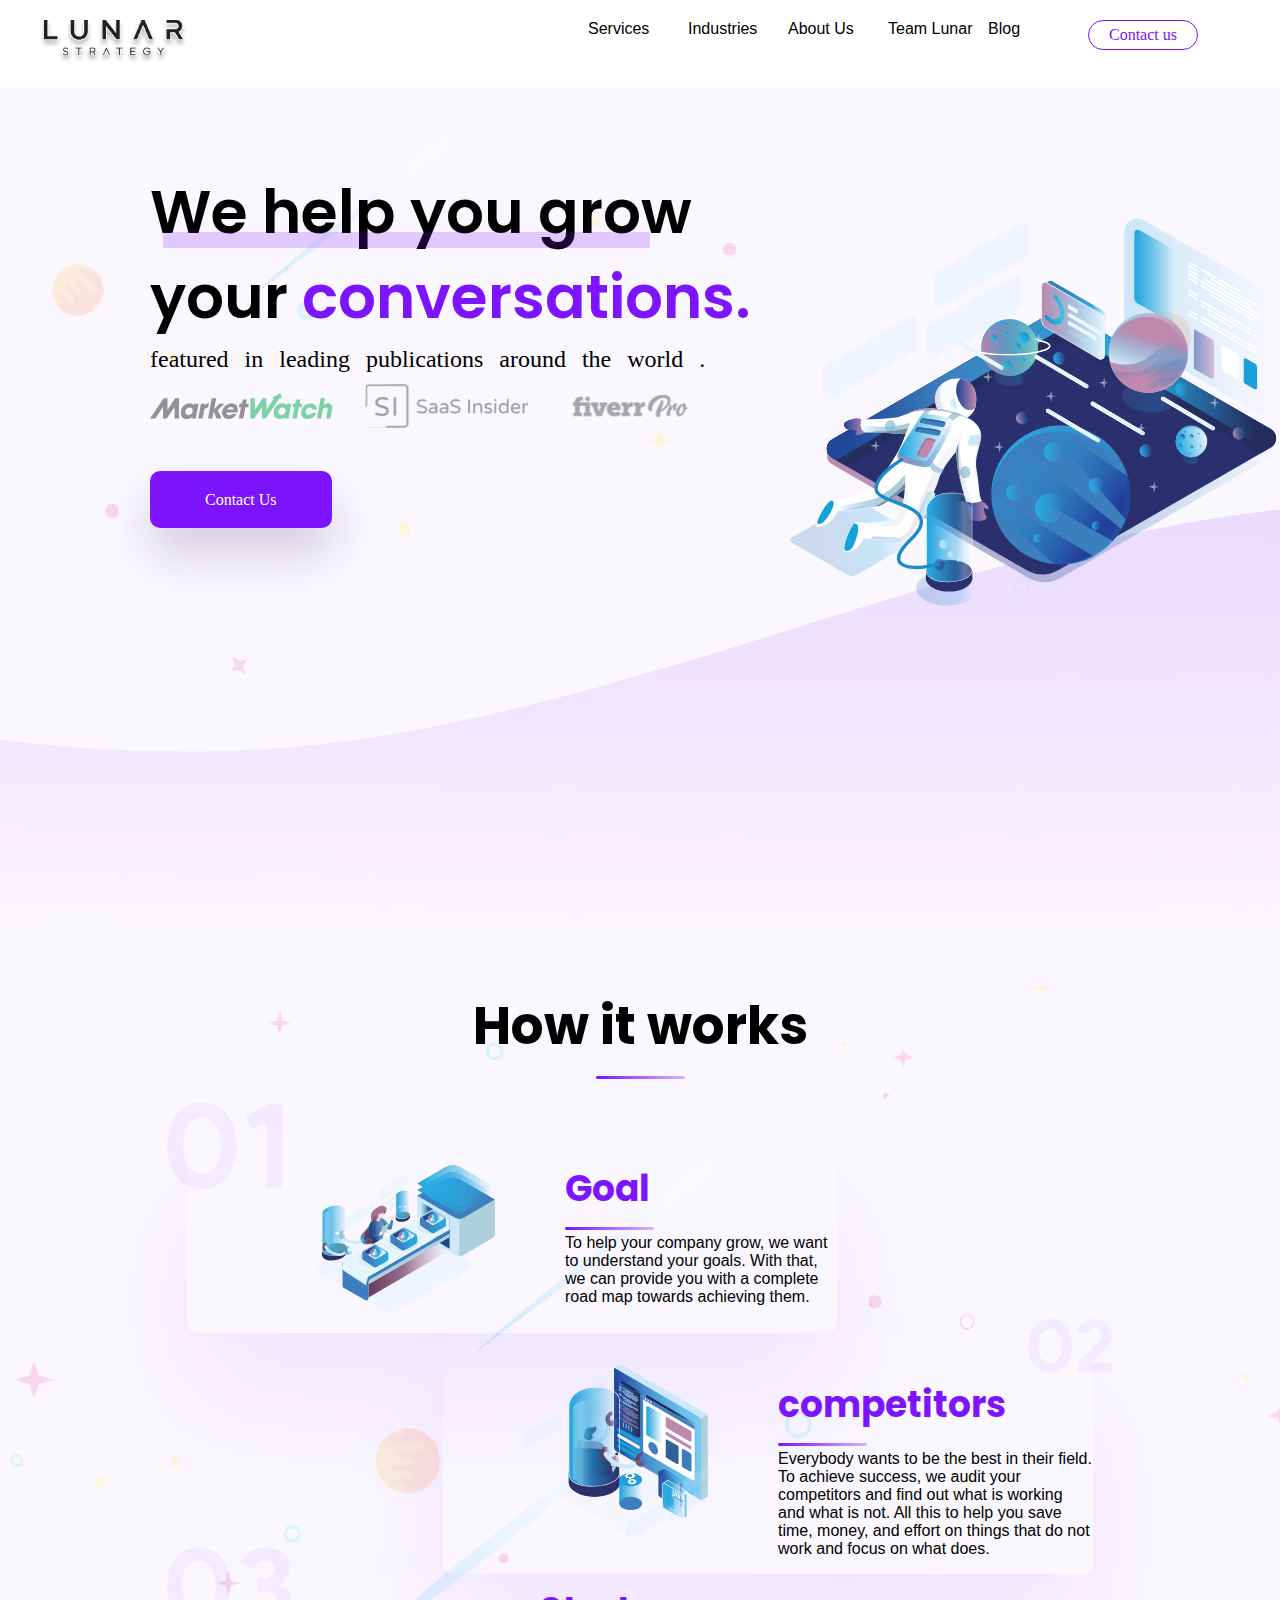
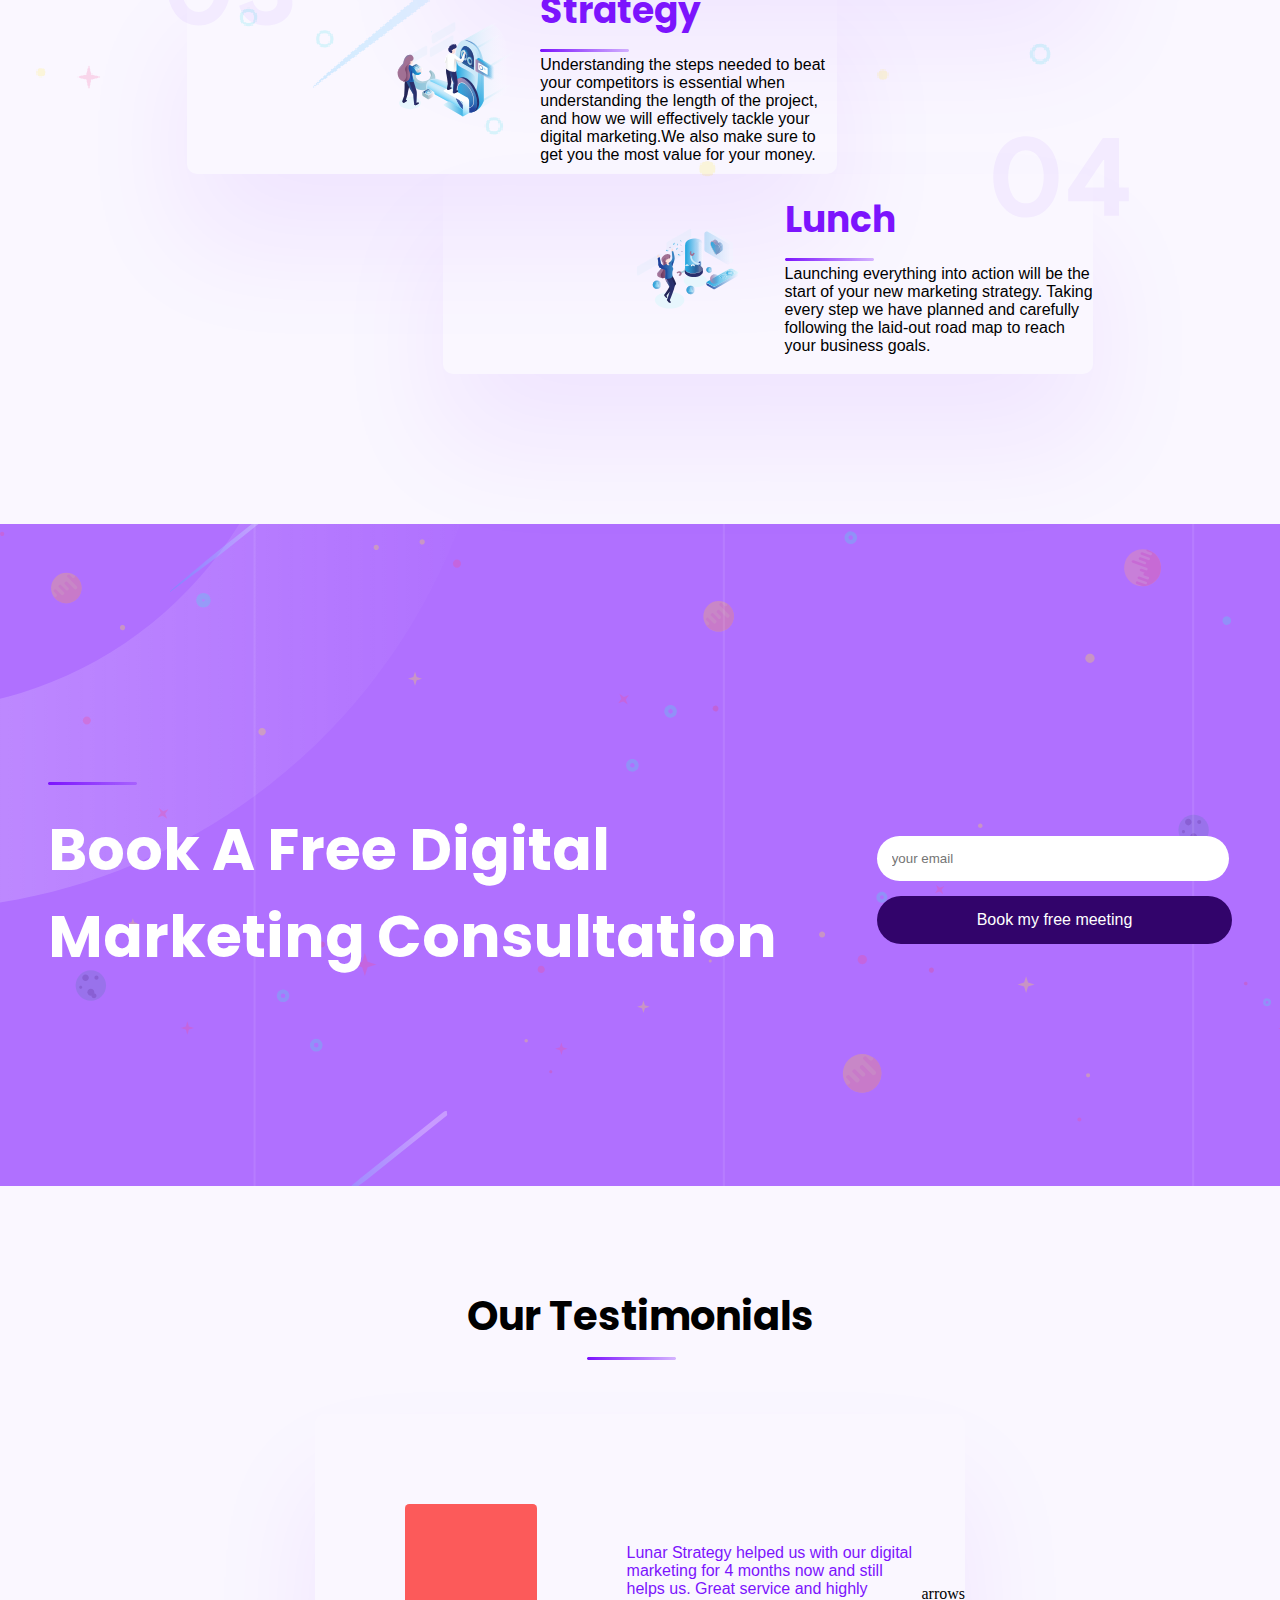
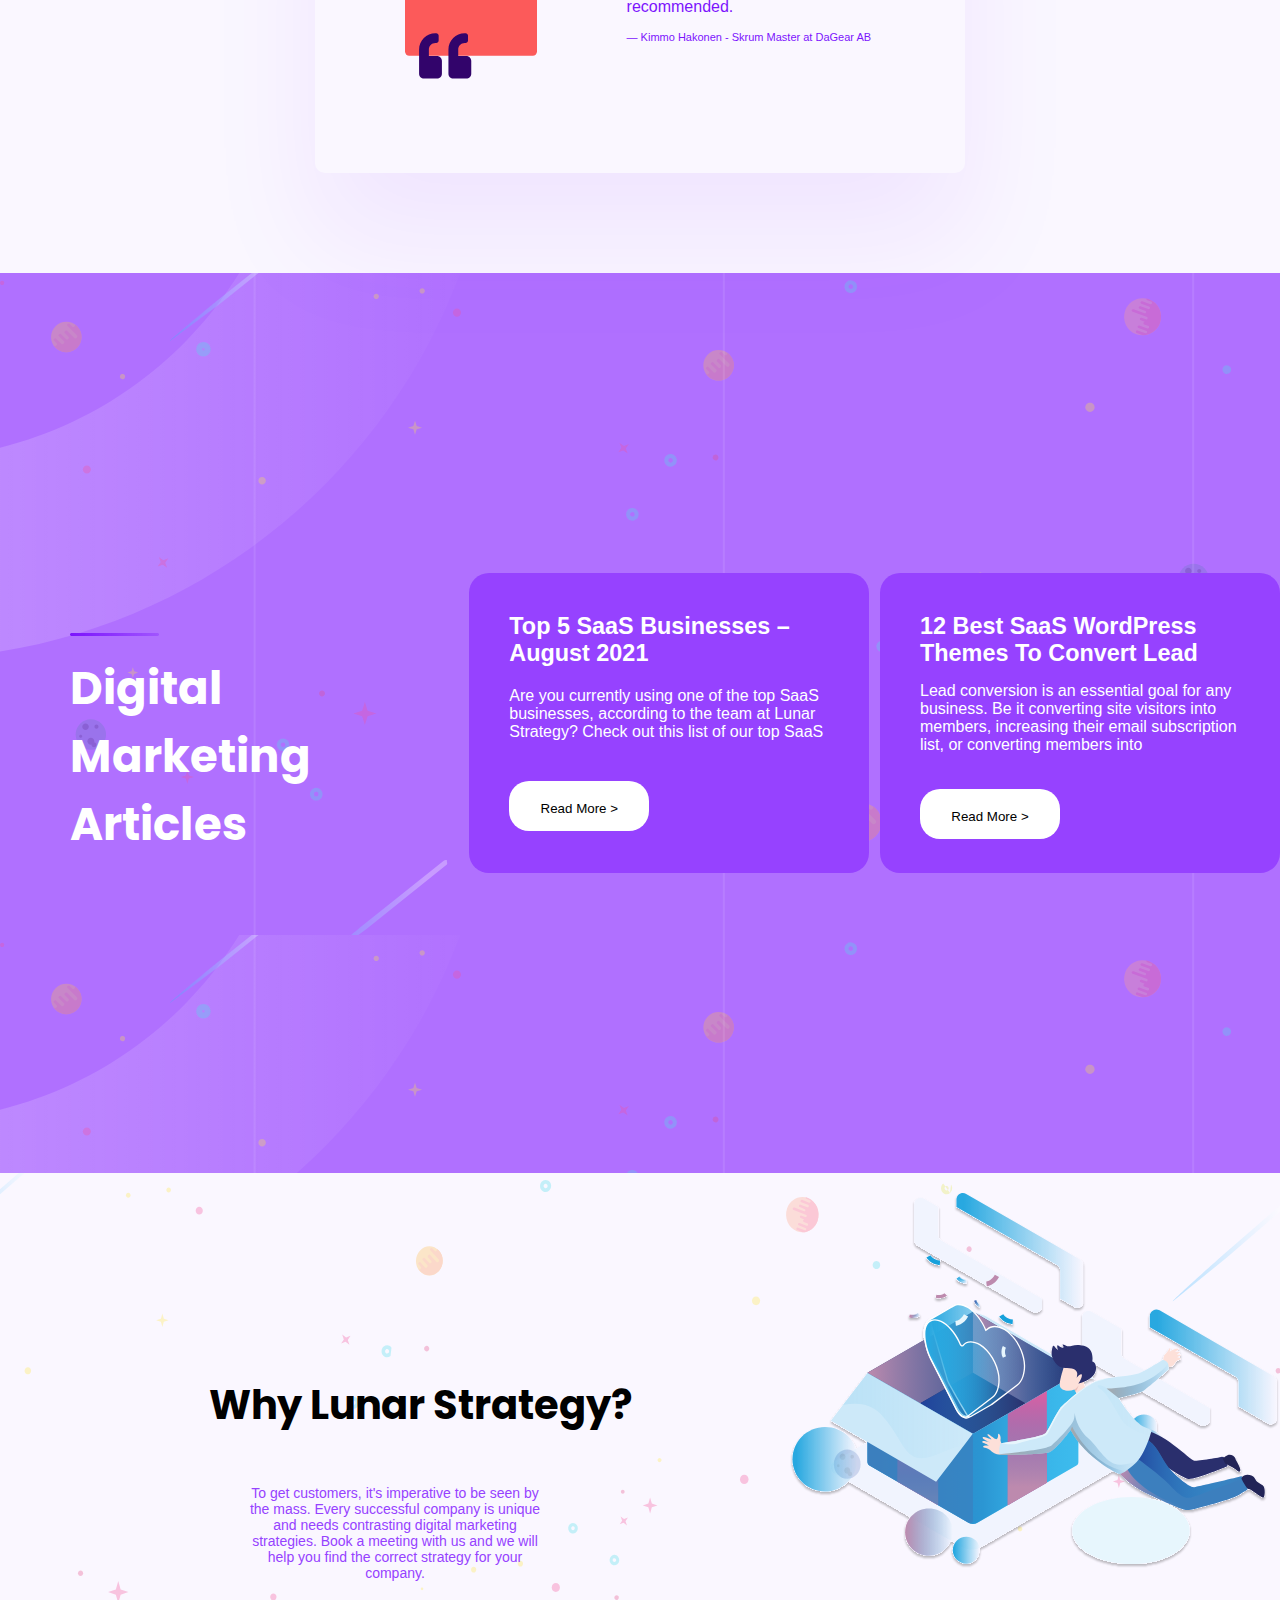
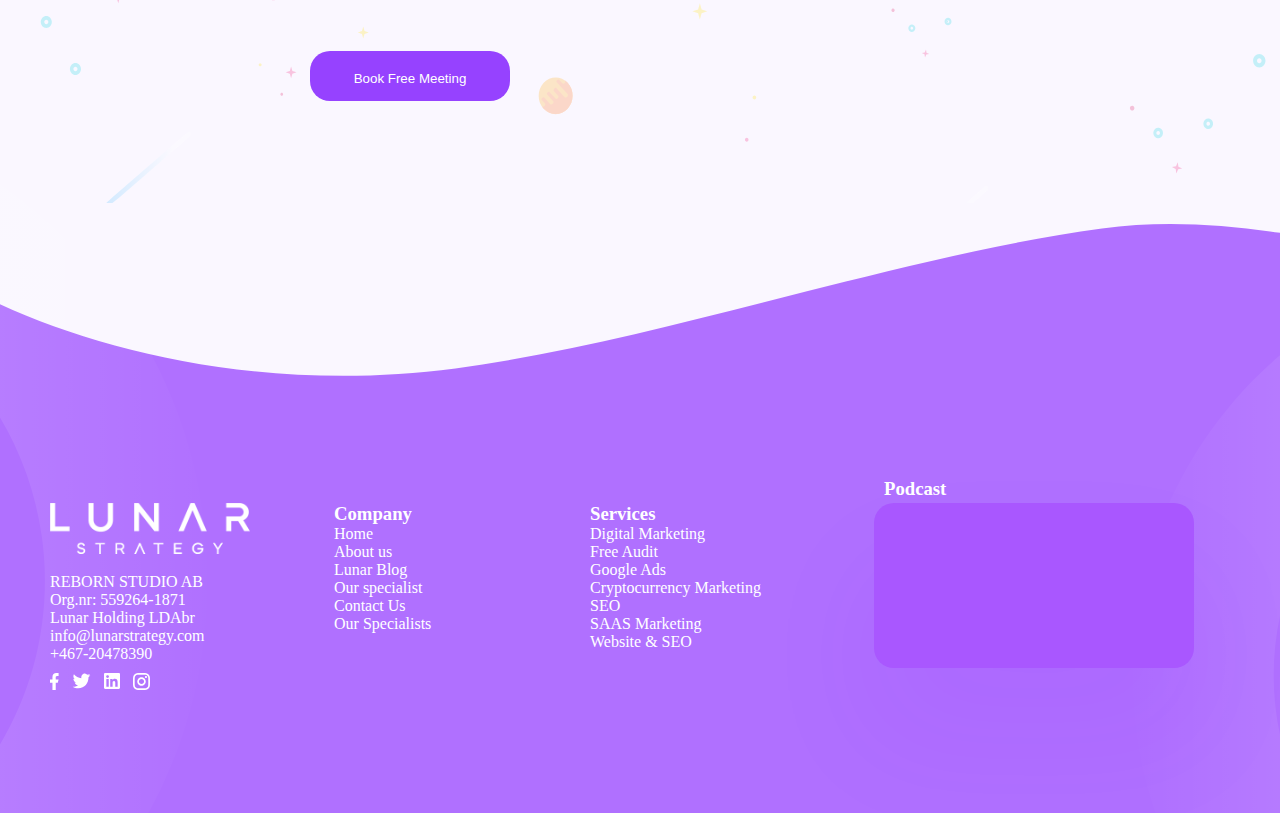
==== index.html @ e870022e "second challenge" ====
<!DOCTYPE html>
<html>
<head>
    <meta charset='utf-8'>
    <meta http-equiv='X-UA-Compatible' content='IE=edge'>
    <title>luna web design</title>
    <meta name='viewport' content='width=device-width, initial-scale=1'>
    <link rel='stylesheet' type='text/css' media='screen' href='main.css'>
    <link href="https://fonts.googleapis.com/css2?family=PT+Sans:wght@400;700&display=swap" rel="stylesheet">
    

    
    <link rel='stylesheet' type='text/css' media='screen' href='test.css'>


    
    <script src='main.js'></script>
</head>
<body>
     <div class="container">       
    <header class='header'>
        <div class="logo">
            <img src='./image/logo 1.svg' alt='lunar logo'>
            
        </div>
        <nav class="navbar">
            <ul>
                <li><a href="#">Services</a></li> 
                <li><a href="#">Industries</a></li> 
                <li><a href="#">About Us</a></li> 
                <li><a href="#">Team Lunar</a></li> 
                <li><a href="#">Blog</a></li> 
        
            </ul>
            <a href="#" class="btn">Contact us</a>
            
        </nav>
        
    </header>
    <div class="main-container">
        <section class="hero">
            <div class="text">
                <h1> We help you grow
                    <div class="reg"><img src="./image/Rectangle 9.png"></div>
                   <br> your <span style="color: #7c14fd;">conversations.</span></h1>
                <p> featured in leading publications around the world .</p>
                <div class="my-image"><img src="./image/Group 5.svg" alt="Image group 5"></div>
                <a href="#" class="button">Contact Us</a>

            </div>
            <div class="image-1">
                <img src="./image/Group 125.svg" alt="ilustration image">

            </div>


        </section >
        <div class="section2">
            <div class="how"> 
                <h2>How it works</h2>
                <div class="reg4"><img src="./image/Rectangle 4.png"> </div>
            </div>
            <div class="goal"> 
                <div class="number1"> <img src="./image/01.svg"></div>
                
                <div class="g1"> 
                    <img src="./image/Frame 1.svg">
                </div>
                <div class="g2">
                    <h3> Goal</h3>
                     <img src="./image/Rectangle 4.png">
                    <p> To help your company grow, 
                        we want to understand your goals.
                         With that, we can provide you with a complete road map towards achieving them.</p>
                </div>
                </div>
            </div>
            <div> 
                <div class="competitors"> 
                    
                    <div class="c1"> 
                        <img src="./image/Web development 1.svg">
                    </div>
                    <div class="c2">
                        <div class="number2"> <img src="./image/02.svg"></div>
                        <h3> competitors</h3>
                            <div class="c.image"> <img src="./image/Rectangle 4.png"></div>
                            <p> Everybody wants to be the best in their field. 
                                To achieve success, we audit your competitors and find
                                 out what is working and what is not. All this to help
                                  you save time, money, and effort on things that do 
                                  not work and focus on what does.</p> 
                        </div>
                    </div>
                    <div> 
                        <div class="strategies"> 
                            <div class="number3"> <img src="./image/03.svg"></div>
                            
                            <div class="s1"> 
                                <img src="./image/Settings 1.svg">
                            </div>
                            <div class="s2">
                                <h3> Strategy</h3>
                                <div class="s.image"> <img src="./image/Rectangle 4.png"></div>
                                <p> Understanding the steps needed to beat your
                                     competitors is essential when understanding 
                                     the length of the project, and how we will
                                      effectively tackle your digital marketing.​
                                       We also make sure to get you the most value
                                        for your money.​</p>
                            </div>  
                    </div>
                    <div> 
                        <div class="lunch"> 
                            <div class="number4"> <img src="./image/04.svg"></div>
                            
                            <div class="l1"> 
                                <img src="./image/Success 1.svg">
                            </div>
                            <div class="l2">
                                <h3> Lunch</h3>
                                <div class="s.image"> <img src="./image/Rectangle 4.png"></div>
                                <p>Launching everything into action will be
                                     the start of your new marketing strategy. 
                                     Taking every step we have 
                                      planned and carefully following the laid-out road map
                                     to reach your business goals.</p>
                            </div>  
                        
                    </div>
                </div>
                
                
                
                
                    
                        <div class=" section3"> 
                            <div class="book"> 
                                <img src="./image/Rectangle 4.png">
                                
                                <h3> Book A Free Digital<br> Marketing Consultation</h3>
                            </div> 
                            <div>
                            <div class="email">  
                                <input type="text" placeholder="your email">
                            </div>
                            <div class="meeting" > 
                                <botton>Book my free meeting </botton>
                            </div>
                            </div>
                        </div>
                
                    <section> 
                        <div class="section4"> 
                            <div class="our">  
                            <h2>Our Testimonials</h2>
                          <div class="testi"> <img src="./image/Rectangle 4.png"></div>
                            </div>
                            <div class="testimonials">
                            <div class="ti">   
                           <img src="./image/Image.svg">
                           </div>
                           <div class="tt"> 
                           <p> 
                              Lunar Strategy helped us with our 
                             digital marketing for 4 months now 
                             and still helps us. Great service 
                             and highly recommended.
                           </p>
                           <div class="p2"> 
                           <p>
                              — Kimmo Hakonen - Skrum Master at 
                              DaGear AB

                           </p> 
                           </div>
                           </div><div>arrows</div>
                      </div>
           
                    </section>
             </div>
             <section> 
        </section>
            <div class="section5">
                <div class="digital">
                    <img src="./image/Rectangle 4.png">

                <h4>Digital Marketing
                    Articles</h4>
                </div>
                 <div class="section5b"> 
                <div class="saas">
                    <h3>Top 5 SaaS Businesses –
                        August 2021</h3>
                        <p>Are you currently using one of the top SaaS businesses, 
                            according to the team at Lunar Strategy?
                             Check out this list of our top SaaS</p>
                             <button>Read More ></button>
                </div>
                <div class="wordpress"> 
                    <h3>12 Best SaaS WordPress Themes To Convert Lead</h3>
                    <p>Lead conversion is an essential goal for any business. 
                        Be it converting site visitors into members, 
                        increasing their email subscription list, 
                        or converting members into
                    </p>
                       
                           <button>Read More ></button>
                        
                </div>
                </div>

            </div>
        </section>
        <section class="section6"> 
            <div class="strategy" >
                <div class="myl">
                   <h3>Why Lunar Strategy?</h3> 
                   <p>To get customers, it's imperative to be seen by the mass. 
                       Every successful company is unique and needs contrasting digital marketing strategies. 
                       Book a meeting with us and we will help you find the correct strategy for your company.</p>
                       <button>Book Free Meeting</button>
                </div>
                <div class="myli">
                    <img src="./image/Frame 3.svg">

                </div>
            </div>
        </section>
    </div>
    <footer class="footer">
        <div class="contact" >
            <div class="logo2"><img src="../image/logo_lunar_strategy_white-min 1 (1).svg"></div>
            <p>REBORN STUDIO AB</p>
                <p>Org.nr: 559264-1871</p>
                <p>Lunar Holding LDAbr</p>
               <p> info@lunarstrategy.com</p>
               <p> +467-20478390</p>
                <diV class="icon"> 
                   <div class="facebook"> <img src="../image/Vector (5).svg"></diV><div class="twitter"> <img src="../image/Vector (2).svg"> </div>
                   <div class="linkedin"> <img src="../image/Vector (3).svg"></div><div class="instagram"><img src="../image/Vector (4).svg"></div>
                </diV>
        </div>
        <div class="company">
        <h3>Company</h3>
            <p>Home</p>
            <p>About us</p>
           <p>Lunar Blog</p>
           <p>Our specialist</p>
            <p> Contact Us</p>
            <p>Our Specialists
            </p>
        </div>
        <div class="services">
            <h3>Services</h3>
            <p>Digital Marketing<br>Free Audit<br>Google Ads<br>
                Cryptocurrency Marketing<br>SEO <br>SAAS Marketing<br> Website & SEO<br></p>
        </div>
        <div class="podcastview">
             <div class="h6"><h3>Podcast</h3> </div> 
             <div class="podcast"></div>
        </div>
    </footer>
</div>


</body>
---- test.css ----
@import url('https://fonts.googleapis.com/css2?family=Poppins:wght@600;700&family=Red+Hat+Display:wght@300&family=Roboto&display=swap');

*{



    box-sizing: border-box;
    margin: 0;
    padding: 0;
}
h1,h6{ max-width: 100%;}
body {
    --font-family:"poppins", sans-serif;

    line-height: normal;
}



.container{
    max-width:100% ;
    min-height:300%;
    box-shadow: 0px 26px 46px rgba(124, 20, 253, 0.35);
    background: url("./image/Homepage.svg");
    background-size: cover;
    

    
    
}
img{
    max-width:100% ;
    max-height:100% ;
}
.header{

    padding: 20px;
    max-width: 100vw;
    max-height:10%;
    background-color:#ffff;
    display: flex;
    box-shadow: #7c14fd 5px;

    
    
    
    
}
.logo{
    min-width: 20vw;
    margin-left:20px ;
}
.navbar{
    display: flex;
    min-width:80%;
    justify-content:right; 
    align-items: right;
    padding-right:90px ;

}
ul{
    display: flex;
    list-style: none; 
    
    
}
li a{ 
    display:flex;
    justify-content:space-between;
    width: 100px;
    text-decoration: none ;
    color: black;
    font: 1em sans-serif;
    font-weight:600px;
    font-style: normal;
    
    
} 
 li a:hover{
    text-decoration:underline;
    color:#7c14fd;
}
.btn{
    background:white;
    text-align:center;
    border:1px solid;
    color:#7c14fd;
    text-decoration:none;
    border-radius:20px;
    padding: 5px 20px;
    height:30px;
    transition:0.4s ease-in-out;
}
.btn:hover{
    background-color:#7C14FD;
    color:#fff;
}
.main-container{
   max-width:100% ;
    min-height:500vh ;
    background-color:rgba(240, 236, 247, 0.45);
    background: url("./image/Homepage.svg");
    background-size: cover;

}

.hero{
    display:flex;
    min-width:100%;
    min-height:100vh;
    justify-content:space-between;
    align-items:right;
    background: url("./image/Wave.svg") no-repeat center center/cover;
    


}
.text{
    margin-left:40px;
    width:50%;
    margin-left: 150px;
    margin-top: 80px;
}
h1{
    font-family:var(--font-family);
    font-weight:600;
    font-size: 60px;
    color:black;
 }
 
 .text>p{
      font-family:"san-serif";
      font-size: 24px;
      margin-top: 5px;
      width:900px ;
      font-style: normal;
      font-weight:400px;
      line-height:24px ;
      word-spacing: 10px ;
  }
  .my-image{
      width:550px;
      height:70px;
      display: flex;
      justify-content: right;
      align-items: right;
      margin-bottom: 50px;
  }
  .reg{
      margin-top:-75px;
      margin-bottom:-110px;
      margin-left: 13px;
      padding-right: 140px;
    
    }
    .image-1{
        width:50%;
        margin-bottom: 250px;
        
       
  }
  .image-1>img{
      width: 100%;
      height: 100%;

  }
  .button{ 
      text-decoration: none;
      background:#7C14FD;
       box-shadow: 0px 26px 46px rgba(147, 125, 173, 0.35);
      color: #fff;
      border-radius: 10px;
      padding: 20px 55px;
      width: 29px;
      height: 100px;
      transition:0.4s ease-in-out;
     
    
  }
  .button:hover{
      background-color: #ffff;
      color:#32046B;
  }
  .section2{
      max-width:100% ;
      max-height: 200vh;
      margin: auto;
      margin-bottom: 50px;
      
      
  }
  .how{
      display:flex;
      justify-content:center;
      align-items:center;
      flex-direction: column;

     
  }
  .how>h2{
      font-family:"poppins";
      font-size:52px;
      font-weight: 700px;
      font-style: normal;
   


  }
 
  

  
  .goal{
      border-radius:10px;
      border-color: white;
      max-width:650px ;
      min-height: 200px;
      box-sizing: border-box;
      box-shadow: 0px 69px 114px rgba(124, 20, 253, 0.08);
      display: flex;
      justify-content: center;
      align-items: center;
      margin: auto;
      margin-top: 50px;
      position: relative;
      right: 10%;
      margin-bottom: -50px;
      
      
      
  }
  .g1{
      width:50%;
      padding-right: 70px;
  }

  .g2{
      width:50%;
  }
  .g2>h3{
      color: #7c14fd;
      font-family:"poppins";
      font-style: normal;
      font-weight: 700px;
      font-size: 36px;
  }
  .g2>img{
      padding-right: -50px;
      
  }
    .g2>p{
        font-family: sans-serif;
    }
  .number1{
      margin-top: -170px;
      margin-left: -20px;
  }
  
  
  .competitors{
    border-radius:10px;
    border-color: white;
    max-width:650px ;
    min-height: 200px;
    box-sizing: border-box;
    box-shadow: 0px 69px 114px rgba(124, 20, 253, 0.08);
    display:flex;
    justify-content: center;
    align-items: center;
    margin: auto;
    position: relative;
    left:10%;
}

 .c1{
    width:50%;
    margin-left: 20px;
    
}

.c2{
    width:50%;
    
}
.c2>h3{
    color: #7c14fd;
    font-family:"poppins";
    font-style: normal;
    font-weight: 700px;
    font-size:36px;
}
.c2>p{
    
    font: 1em sans-serif;
}
.number2{
    margin-left: 250px;
    margin-top:-30px ;
    margin-right: -20px;
    max-height: 100px;


}
  
.strategies{
    border-radius:10px;
    border-color: white;
    max-width:650px ;
    min-height: 200px;
    box-sizing: border-box;
    box-shadow: 0px 69px 114px rgba(124, 20, 253, 0.08);
    display: flex;
    justify-content: center;
    align-items: center;
    margin: auto;
    margin-top: px;
    position: relative;
    right: 10%;
    
    
}
.s1{
    width:40%;
    margin-left:50px ;
}

.s2{
    width:60%;
}
.s2>h3{
    color: #7c14fd;
    font-family: var(--font-family);
    font-style: normal;
    font-weight: 700px;
    font-size:36px;
}
.s2>p{
    font: 1em sans-serif;
}
.number3{
    margin-top: -170px;
    margin-left: -20px;
}
   
.lunch{
    border-radius:10px;
    border-color: white;
    max-width:650px ;
    min-height: 200px;
    box-sizing: border-box;
    box-shadow: 0px 69px 114px rgba(124, 20, 253, 0.08);
    display: flex;
    justify-content: center;
    align-items: center;
    margin: auto;
    position: relative;
    left: 10%;
    margin-bottom: 150px;
    position: relative;
    
    
}
.l1{
    width:40%;

}
.li>img{
    width: 100%;
    height: 100%;
}
.l2{
    width:60%;
}
.l2>h3{
    color: #7c14fd;
    font-family:"poppins";
    font-style: normal;
    font-weight: 700px;
    font-size:36px;
}
.l2>p{
    font: 1em sans-serif;  
}
.number4{
    position: relative;
    top: -70px;
    left: 550px;
    margin-bottom: 50px;
    padding: -500px;

   
}

  
            
        

        
.section3{
    background-image:url("./image/Group\ 23.svg") ;
    min-height:662px;
    max-width:100%;
    display:flex ;
    justify-content:center ;
    align-items:center;


    margin:auto;
}
.book{
    color: #ffff;
    font-size: 50px;
    margin-right: 100px;
    font-weight: 500px;
    font-style: normal;
    font-family:"poppins" ;
}
.email input{
    padding:15px 100px 15px 20px ;
    background-color:white;
    border-radius: 30px ;
    padding:15px 160px 15px 15px ;
    list-style: none;
    border: none;
    font-family: sans-serif;
    margin-top: 70px;
    
}
.meeting{
    background:#32046B;
    border-radius: 30px;
    color:white;
    font-size:16px;
    box-sizing: border-box;
    padding: 15px 100px 15px 100px ;
    margin-top: 15px;
    font-family: sans-serif;
}
.meeting:hover{
    background: white;
    color: #7c14fd;
    transition:0.4s ease-in-out;
}
.section4{
    max-width:100% ;
      max-height: 100vh;
      margin: auto;
      margin-bottom: 100px;
      display: flex;
      justify-content: center;
      margin-top:100px;
      flex-direction: column;
      
      

}
.our{
    margin:auto;
    margin-bottom: 50px;
}
.testimonials{
    border-radius:10px;
    border-color: white;
    max-width:650px ;
    min-height: 150px;
    box-sizing: border-box;
    box-shadow: 0px 69px 114px rgba(124, 20, 253, 0.08);
    display: flex;
    justify-content: space-between;
    align-items:center;

    
    
    margin: auto;

}
.ti{
    width:50%;
    padding:90px;

}
.tt{
    width:50%;
    color:#7C14FD;

}
.tt>p{
    font-family: sans-serif;
}
.p2{
    font-size: 11px;
    margin-top: 15px;
    font-family: sans-serif;
}
.our>h2{
    font-family: "poppins";
    font-size:40px;
    font-weight: 500px;
}
.testi{ 
    margin-left: 120px;
}
.section5{
    max-width: 100%;
    min-height:100vh;
    background: url("./image/Group\ 23.svg");
    display:flex;
    margin: auto;
}
.digital{
    width:33%;
    margin: auto;
    margin-left: 70px;
    color: #ffff;
    font-size:45px;
    font-family:"poppins" ;

}
.section5b{
    display: flex;
    justify-content:space-between;
    width: 67%;
    margin: auto;

}
.saas{
    box-sizing: border-box;
    background:#9642FF;
    border-radius:20px;
    border-color: #9642FF;
    max-width:400px;
    height:300px;

    color: #FFFF;
    font-size:20px;
    padding:40px;
    padding-bottom: 50px;
    
}
.saas>h3{
    font-family: sans-serif;
}
.saas>p{
    font-family: sans-serif;
    font-size: 16px;
    margin:20px 0px;
}
.saas>button{
    border-radius:20px;
    padding:20px;
    background:#FFFF;
    margin: auto;
    margin-top: 20px;
    width: 140px;
    height:50px;
    border:none;
    
}
.saas>button:hover{
    background:#9642FF;
    transition:0.3s ease-in-out;
    color:#FFFF;
}
.wordpress{
    box-sizing: border-box;
    background:#9642FF;
    border-radius:20px;
    border-color: #9642FF;
    max-width:400px;
    height:300px;
    
    color:#ffff;
    font-size:20px;
    padding: 40px;
    
}
.wordpress>h3{
    font-family: sans-serif;
    
}
.wordpress>p{
    font-family: sans-serif;
    font-size: 12px;
    font-size: 16px;
    margin:15px 0px;

}

.wordpress>button{

    
        border-radius:20px;
        padding:20px;
        background:#FFFF;
        margin: auto;
        margin-top: 20px;
        width: 140px;
        height:50px;
        border:none;

}
.wordpress>button:hover{
    background:#9642FF;
    transition:0.3s ease-in-out;
    color: #ffff;
}
.section6{
    display:flex;
    max-width: 100%;
    min-height:50vh;
    justify-content:space-between;
    align-items:center;
    text-align: center;
    
    background:url("./image/Background.svg")
     no-repeat center center/cover;
}
.strategy{
    display:flex;
    justify-content: space-between;
    text-align:center;
    align-items: center;
    margin: auto;

}
.myl{
    color:#9642FF;
    margin:400px 150px;
    width:50%;
    margin-top:500px;
}
.myl>h3{
    color:black;
    font-size:40px;
    margin-left:50px;
    font-family:"poppins" ;
}
.myl>p{
    margin:0px 100px;
    padding:0px 90px;
    text-align:center;
    margin: 50px 0px;
    font-family: sans-serif;
    font-size: 14px;
}
.myl>button{
    border-radius:20px;
    padding:20px;
    background:#9642FF;
    margin: auto;
    margin-top: 20px;
    width: 200px;
    height:50px;
    border:none;
    color:#fff;
    margin-left:30px
    
}
.myl>button:hover{
    background:white;
    transition:0.3s ease-in-out;
    color: #9642FF;
}

.myli{
    margin:auto;
    width: 50%;
    margin-top:20px;
}

.footer{
  display:grid; 
  grid-template-columns:  30% 20% 30% 20% ; 
  grid-row: 2/4;
  margin-top:-200px;
  
    
    background: url("./image/Group\ 129.svg") no-repeat center center/cover;
    min-height:90vh;
    

    overflow: hidden;
    padding-top: 500px;
    

}
.contact{
    margin-left: px; 
    color:white;
    margin-left: 50px;
   
}
.company{
    margin-left: -50px;
    color:white;
    margin-bottom: 20px;

}
.services{
    margin-left:-50px;
    color:white;
    margin-bottom:20px;

}
.h6{
    
    color:white;
    margin-bottom: 160px;
    position:absolute;
    bottom:-2px;
    padding: 10px;
    
    
}

    

.podcastview{
    background:#A957FF;
box-shadow: 0px 69px 114px rgba(124, 20, 253, 0.08);
border-radius: 20px ;
height: 165px;
width:320px ;
position: relative;
margin-left:-150px ;
color:white;


}
.logo2{
    margin-bottom: 15px;
}
.icon{
    margin-top:10px ;
    display:flex;
    width:100px ;


}
.facebook{
    margin-right: 13px;

}
.twitter{
    margin-right: 13px;
}
.linkedin{
    margin-right: 13px;
}


.strategy{
    display:"flex";
    justify-content:center;
    width:100%;
    height:70vh;
}







@media screen and (max-width: 425px){
.navbar{
    display:none;
}

.hero{
    display:block;
    text-align:center;
    justify-content:center;
    align-items: center;
   margin:0 auto;



}
.text{
   
    width:50%;
    margin:20px 2px 0px 2px;
   
    align-items:left;
    justify-content:left;
    text-align: left;
}
h1{
  
   
    font-size: 20px;
    text-align:center;
   justify-content:center;
   align-items: center;
 }
 
 .text>p{
      margin-left:5px;
    font-size:8px;
    
    width:300px ;
    
    font-weight:100px;
    line-height:10px ;
    word-spacing: 5px ; 
      
      
  }
  .my-image{
      width:180px;
      height:100px;
    margin-top: -20px;
      justify-content: center;
      align-items: right;
      
  }
  .reg{
      margin-top:-20px;
      margin-bottom:-50px;
      margin-left: 10px;
      padding-right: 10px;
    
    }
    .image-1{
        width:50%;
        margin-left: 200px;
        margin-top:-230px ;
    
        
       
        
       
  }
  .image-1>img{
      width: 100%;
      height: 100%;

  }
  .button{ 

      
      border-radius: 3px;
      padding: 5px 17px;
     margin-left: 80px;
     
      }
     .section2{
         margin-bottom:0px;
         
     } 
.how>h2{
    font-size:30px;
}
  .g2>h3{
    font-size: 12px;
  }
  .g2>p{
      font-size:8px;
  }
  .c2>h3{
      font-size:12px;
  }
  .g1{
      padding:0px;
  }
    .s1{
        padding:0px;
    }
    .s2>h3{
        font-size:12px;
    }
    .s2>p{
        font-size:8px;
    }


.competitors{
    max-width:450px;
    margin-right: 50px;
}
.c2{
    margin-top: 50px;
    
}
.c2>p{
    font-size:8px;
}
.lunch{
    max-width: 450px;
    margin-right: 70px;
}

.l2>h3{
   font-size:12px;
}
.l2>p{
    font-size:8px;
}
.number4{
    position:absolute;
    top: 1;
    left:0 px;
    margin-bottom: 0px;
    padding: 0px;
 }
       
 .section3{
    min-height:462px;
    max-width:100%;
    display:block ;
    text-align: center;
    align-items: center;
    margin: auto;
 
}
.book{
    font-size: 30px;
    margin-right: 50px;
 }
.email input{
    padding:9px 80px 15px 10px ;

    border-radius:15px ;
    margin-top: 40px;
    
}
.meeting{
    border-radius: 15px;
    font-size:8px;
    width:60%;
    padding:15px 80px 15px 80px ;
    margin-left: 90px;
   
}/*
.section4{
    max-width:100% ;
      max-height: 100vh;
      margin: auto;
      margin-bottom: 100px;
      display: flex;
      justify-content: center;
      margin-top:100px;
      flex-direction: column;
      
      

}
.our{
    margin:auto;
    margin-bottom: 50px;
}
.testimonials{
    border-radius:10px;
    max-width:450px ;
    min-height: 100px;
    margin: auto;

}
.ti{
    width:50%;
    padding:40px;

}
.tt{
    width:50%;
   

}
}
.tt>p{
font-size:14px 
}
.our>h2{
    font-size:20px;
}
.testi{ 
    margin-left: 50px;
}
.section5{

   
    
    display:block;
}
.digital{
   
   
    margin-left: 70px;
 
    font-size:20px;
    

}
.section5b{
    display:block;
    justify-content:center;

   
    margin: auto;

}
.saas{
  
    max-width:350px;
    height:200px;
    font-size:15px;
    padding:10px;
    padding-bottom: 70px;
    margin-bottom: 50px;
    position: relative;
    
}
.saas>p{
    font-size: 12px;
    max-width:350px;
    height:250px;

}
.saas>button{
    border-radius:10px;
    padding:10px;
    margin: auto;
    width: 90px;
    height:30px;
    position:absolute;
    top: 0;
    margin-top: 150px;
 
    
}

.wordpress{
    border-radius:15px;
    max-width:350px;
    height:200px;
    padding-bottom: 70px;
    font-size:15px;
    padding: 10px;
    position: relative;
    
}

.wordpress>p{
    font-size: 12px;
    max-width:350px;
    height:250px;
    
}

.wordpress>button{
    border-radius:10px;
    padding:10px;
    margin: auto;
    width: 90px;
    height:30px;
    position:absolute;
    top: 0;
    margin-top: 150px;
 
    
   

}
.section6{
    display:block; 
    max-width: 100%;
    min-height:50vh;
    justify-content:space-between;
    align-items:center;
    text-align: center;
    position: relative;
    
    
}
.strategy{
    display:block;
    justify-content: space-between;
    text-align:center;
    align-items: left;
    margin: auto;

}
.myl{
    
    margin:0px 0px;
    width:100%;
}
.myl>h3{

    font-size:40px;
    margin-left:50px;
    
}
.myl>p{
   margin-bottom: 145px;
    text-align:center;
    font-size: 14px;
    margin-top:180px;
}
.myl>button{
    border-radius:20px;
    padding:10px;
   position:absolute;
   top:0;
   margin-top: 430px;
   margin-left: -100px;
   
    
}

.myli{
    margin:auto;
    width: 50%;
    margin-top:-465px;

}

.footer{
    display:block; 
    position:relative;
      
    
  
  }
  .contact{
      margin-left: px; 
      margin-left: 150px;
     
  }
  .company{
      margin-left: 100px;
      margin-top: 30px;
  
  }
  .services{
      margin-left:250px;
     
      margin-bottom:100px;
  
  }
  .h6{
      
     
      margin-bottom: 160px;
      position:absolute;
      bottom: 0px;
     margin-bottom:90px;
      padding: 10px;
      
      
  }
  
      
  
  .podcastview{
  border-radius: 10px ;
  height: 100px;
  width:220px ;
  position: relative;
margin-left: 100px;
margin-bottom: 20px;
 
  
  
  
  }
  
  
  .strategy{
      display:block;
      justify-content:left;
      width:80%;
      height:50vh;
  }
  

@media screen and (min-width:1024px){
    .text{
       
        margin-left: 70px;
        margin-top: 50px;
    }
    h1{
        font-weight:600;
        font-size: 40px;
        color:black;
     }
     
     .text>p{
          font-family:"san-serif";
          font-size: 20px;
          margin-top: 5px;
          width:500px ;
         
          font-weight:300px;
          line-height:20px ;
          word-spacing: 8px ;
      }
      .my-image{
          width:550px;
          height:70px;
          display: flex;
          justify-content: right;
          align-items: right;
          margin-bottom: 50px;
      }
      .reg{
          margin-top:-55px;
          margin-bottom:-130px;
          margin-left: 13px;
          padding-right: 140px;
        
        }
        
  
}
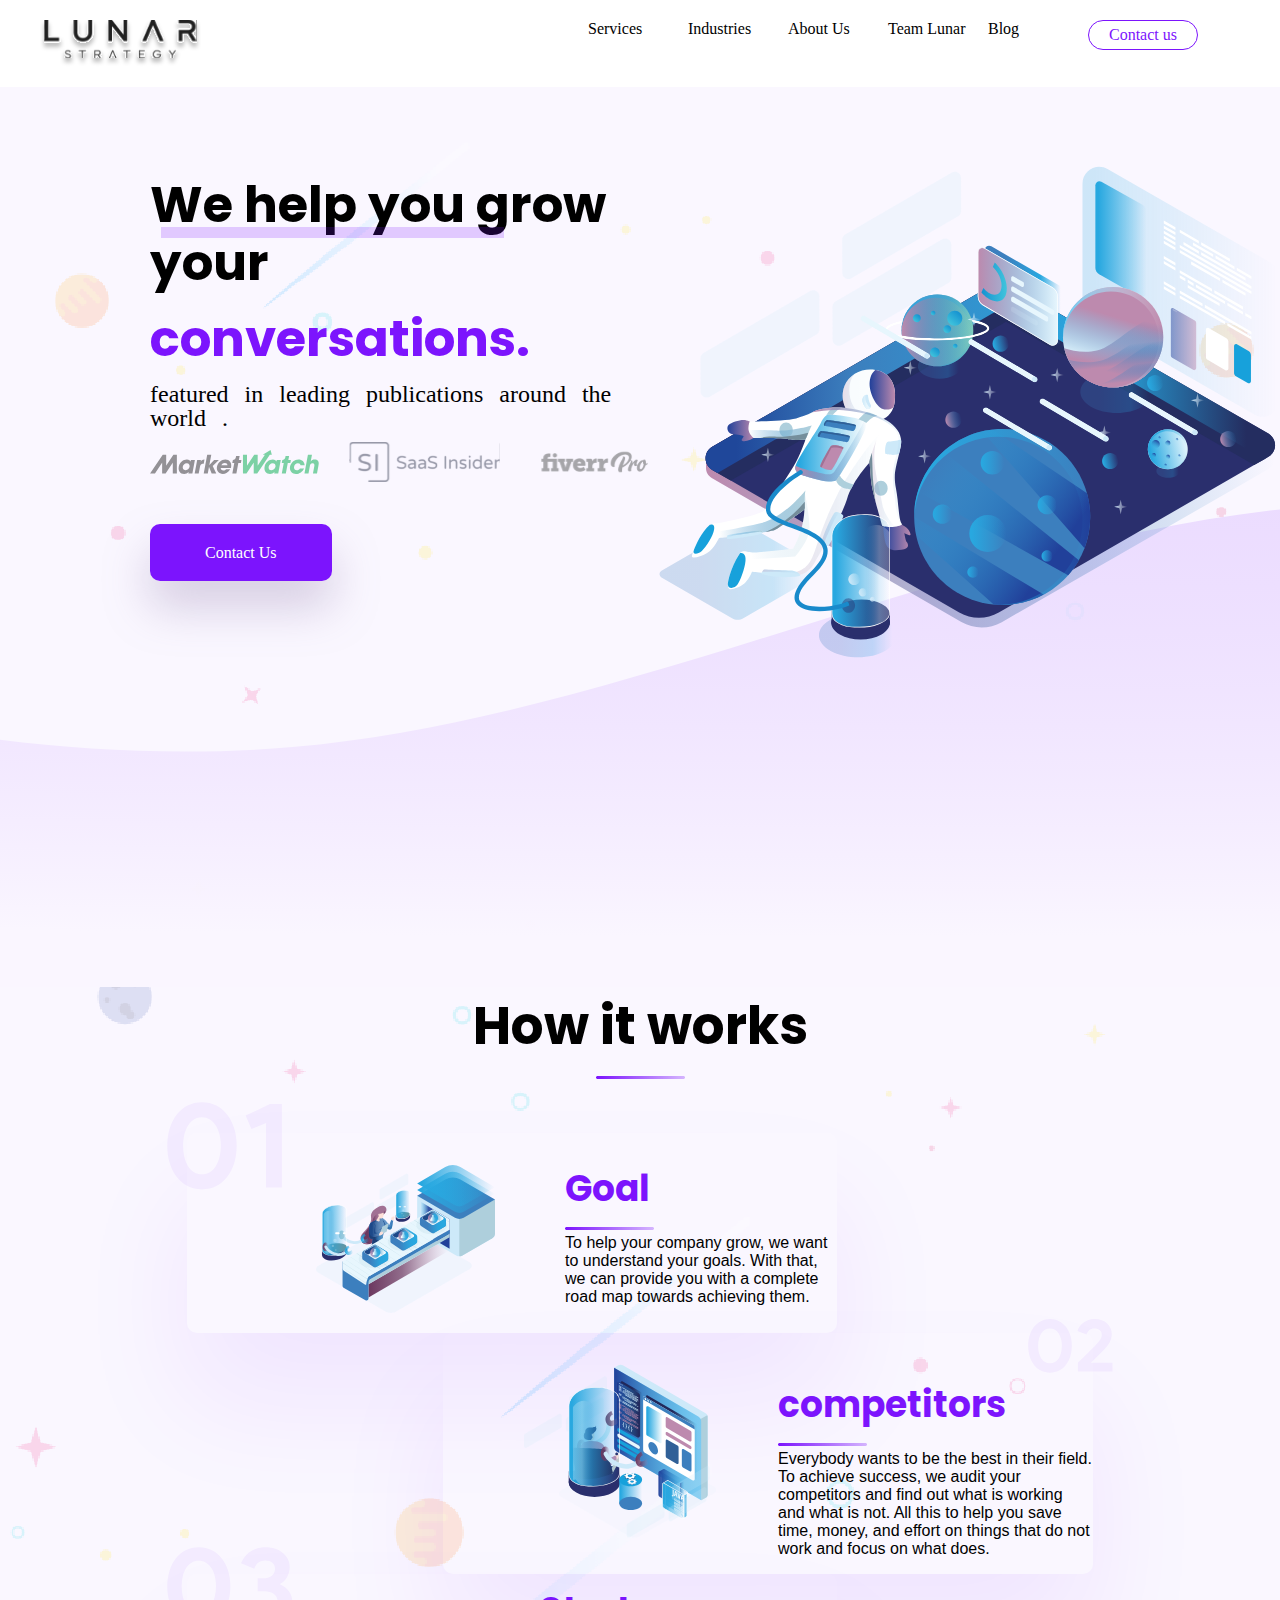
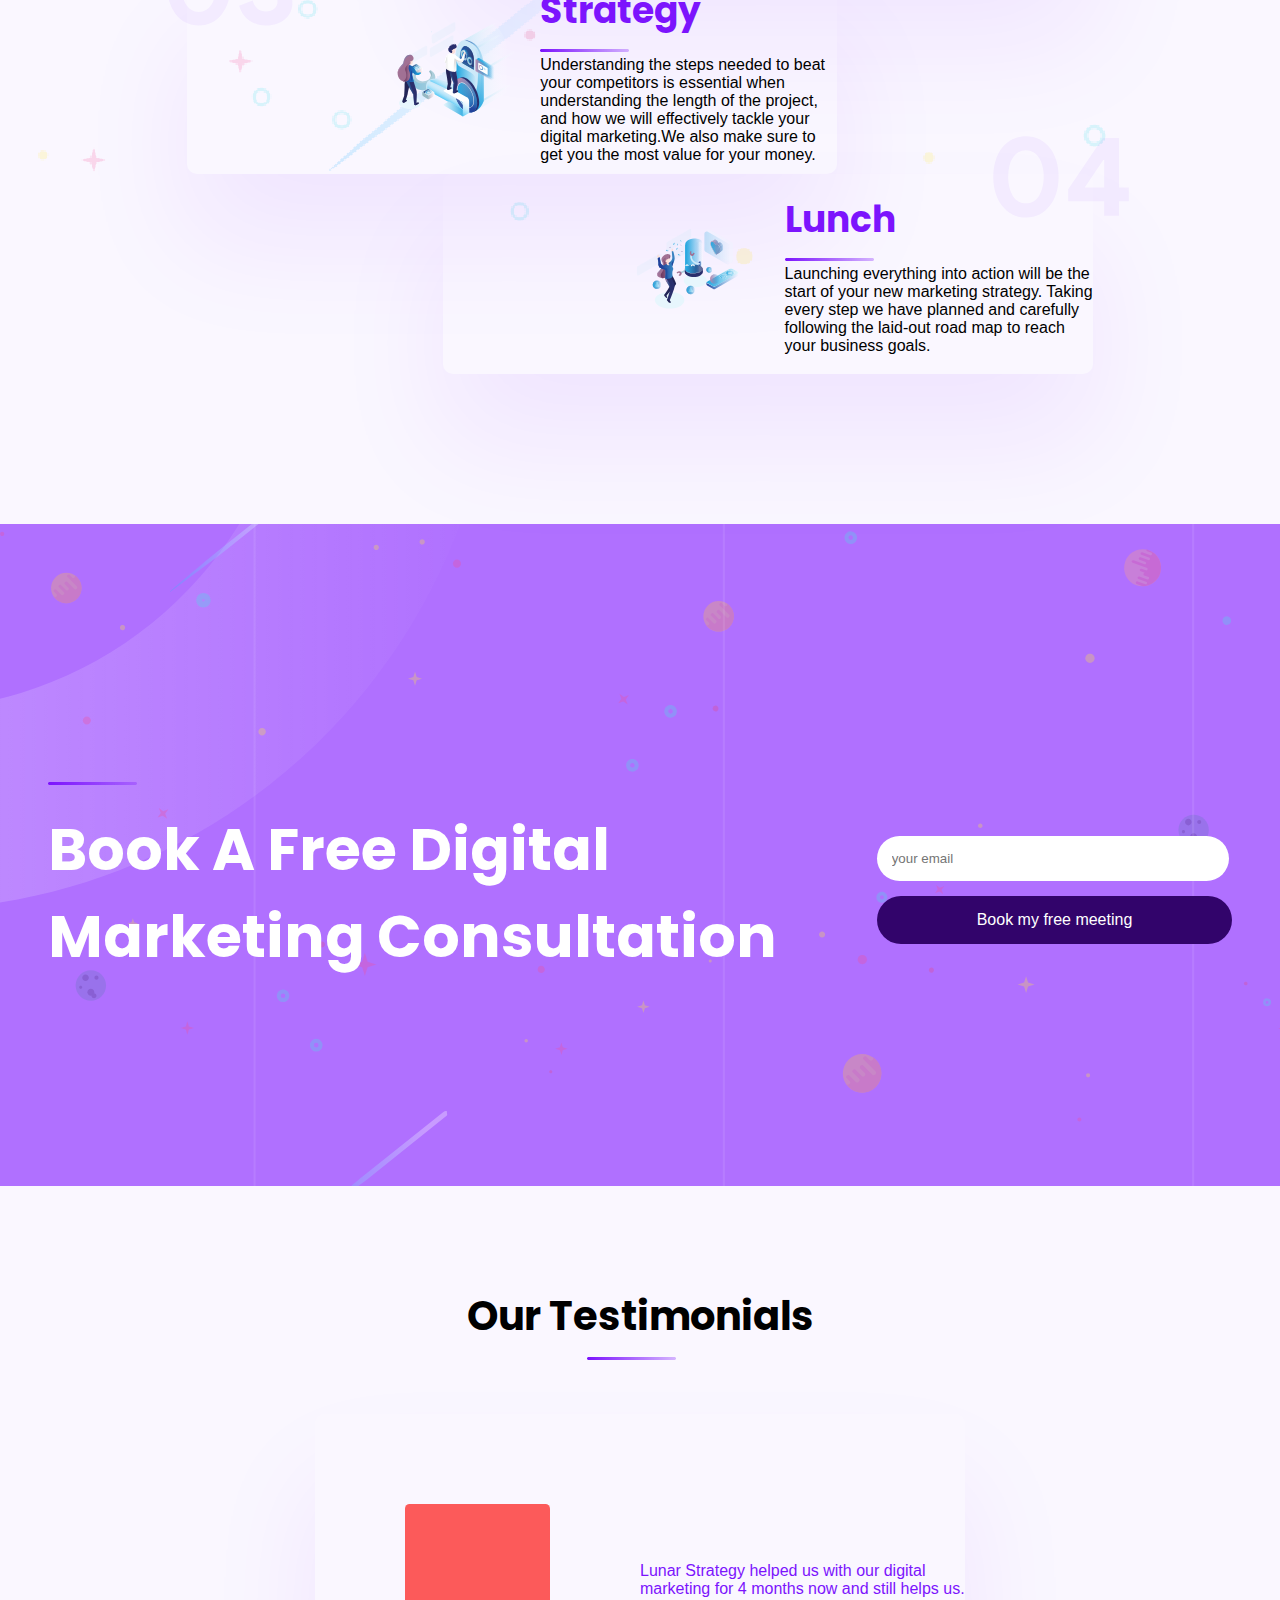
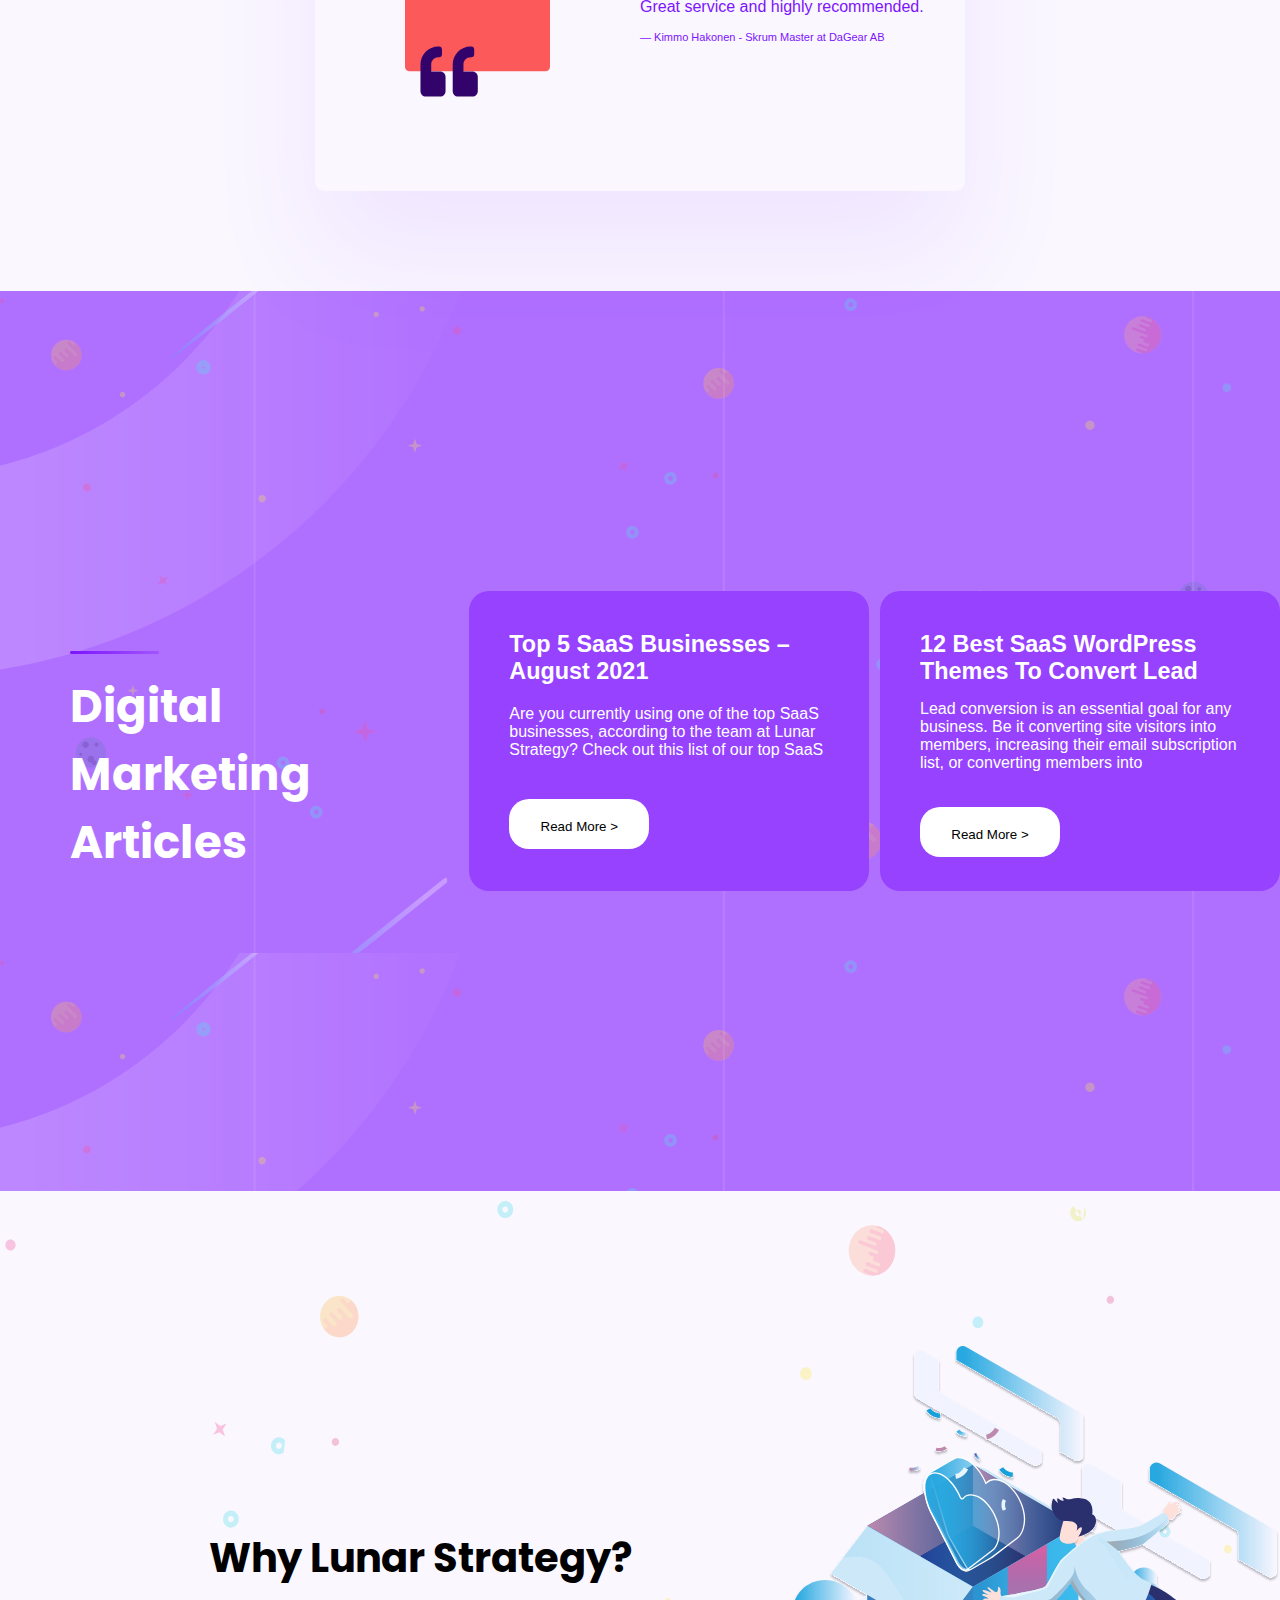
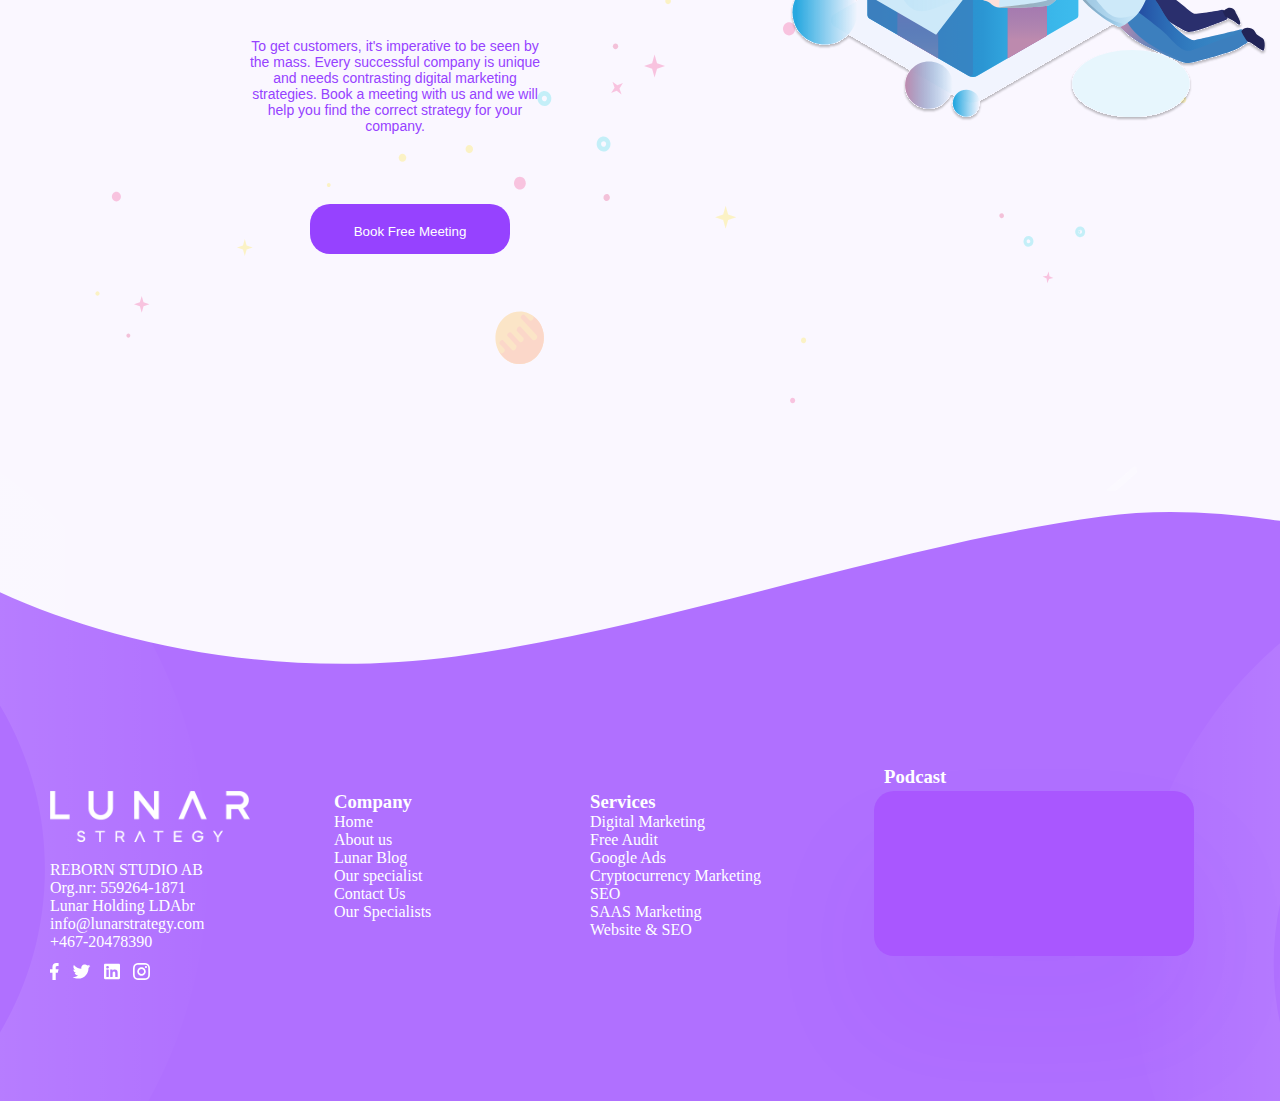
==== commit 60972236: "updated" ====
--- a/index.html
+++ b/index.html
@@ -24,6 +24,8 @@
             
         </div>
         <nav class="navbar">
+            <div class="label"><label for="toggle">&#9776;</label></div>
+                  <input type="checkbox" id="toggle"/>
             <ul>
                 <li><a href="#">Services</a></li> 
                 <li><a href="#">Industries</a></li> 
@@ -174,7 +176,7 @@
 
                            </p> 
                            </div>
-                           </div><div>arrows</div>
+                           
                       </div>
            
                     </section>
--- a/test.css
+++ b/test.css
@@ -1,5 +1,4 @@
 @import url('https://fonts.googleapis.com/css2?family=Poppins:wght@600;700&family=Red+Hat+Display:wght@300&family=Roboto&display=swap');
-
 *{
 
 
@@ -18,7 +17,7 @@
 
 
 .container{
-    max-width:100% ;
+   max-width:100% ;
     min-height:300%;
     box-shadow: 0px 26px 46px rgba(124, 20, 253, 0.35);
     background: url("./image/Homepage.svg");
@@ -30,9 +29,11 @@
 }
 img{
     max-width:100% ;
-    max-height:100% ;
-}
-.header{
+    min-height:100% ;
+}
+
+
+header{
 
     padding: 20px;
     max-width: 100vw;
@@ -40,7 +41,6 @@
     background-color:#ffff;
     display: flex;
     box-shadow: #7c14fd 5px;
-
     
     
     
@@ -58,6 +58,19 @@
     padding-right:90px ;
 
 }
+.label{ 
+    margin:0px 40px 0px 0px;
+    font-size: 26px;
+    line-height:70px;
+    display:none;
+    width: 26px;
+    
+    
+
+}
+#toggle{
+    display:none;
+}
 ul{
     display: flex;
     list-style: none; 
@@ -70,10 +83,6 @@
     width: 100px;
     text-decoration: none ;
     color: black;
-    font: 1em sans-serif;
-    font-weight:600px;
-    font-style: normal;
-    
     
 } 
  li a:hover{
@@ -97,7 +106,7 @@
 }
 .main-container{
    max-width:100% ;
-    min-height:500vh ;
+    min-height:600vh ;
     background-color:rgba(240, 236, 247, 0.45);
     background: url("./image/Homepage.svg");
     background-size: cover;
@@ -106,7 +115,7 @@
 
 .hero{
     display:flex;
-    min-width:100%;
+   max-width:100%;
     min-height:100vh;
     justify-content:space-between;
     align-items:right;
@@ -117,14 +126,14 @@
 }
 .text{
     margin-left:40px;
-    width:50%;
+   max-width:50%;
     margin-left: 150px;
     margin-top: 80px;
 }
 h1{
     font-family:var(--font-family);
-    font-weight:600;
-    font-size: 60px;
+    font-weight:600px;
+    font-size: 50px;
     color:black;
  }
  
@@ -132,29 +141,32 @@
       font-family:"san-serif";
       font-size: 24px;
       margin-top: 5px;
-      width:900px ;
+      max-width:900px ;
       font-style: normal;
       font-weight:400px;
       line-height:24px ;
       word-spacing: 10px ;
   }
+  .color{
+      color: #7c14fd;
+  }
   .my-image{
-      width:550px;
-      height:70px;
+     max-width:550px;
+      max-height:70px;
       display: flex;
       justify-content: right;
       align-items: right;
       margin-bottom: 50px;
   }
   .reg{
-      margin-top:-75px;
+      margin-top:-60px;
       margin-bottom:-110px;
-      margin-left: 13px;
-      padding-right: 140px;
+      margin-left: 11px;
+      padding-right: 155px;
     
     }
     .image-1{
-        width:50%;
+        max-width:50%;
         margin-bottom: 250px;
         
        
@@ -329,7 +341,7 @@
 }
 .s2>h3{
     color: #7c14fd;
-    font-family: var(--font-family);
+     font-family: var(--font-family);
     font-style: normal;
     font-weight: 700px;
     font-size:36px;
@@ -530,13 +542,18 @@
     border-color: #9642FF;
     max-width:400px;
     height:300px;
-
     color: #FFFF;
     font-size:20px;
     padding:40px;
     padding-bottom: 50px;
     
-}
+} 
+.saas:hover{            
+    transform: scale(1.1);
+background-color:#8e8d91;
+color:#fff;
+  }
+
 .saas>h3{
     font-family: sans-serif;
 }
@@ -574,6 +591,12 @@
     padding: 40px;
     
 }
+.wordpress:hover{            
+    background-color:#8e8d91;
+    color:#fff; 
+    transform: scale(1.1);
+
+      }
 .wordpress>h3{
     font-family: sans-serif;
     
@@ -607,19 +630,20 @@
 .section6{
     display:flex;
     max-width: 100%;
-    min-height:50vh;
+    min-height:100vh;
     justify-content:space-between;
     align-items:center;
     text-align: center;
-    
     background:url("./image/Background.svg")
      no-repeat center center/cover;
 }
-.strategy{
-    display:flex;
-    justify-content: space-between;
-    text-align:center;
-    align-items: center;
+    
+    
+    .strategy{
+        display:flex;
+        justify-content: space-between;
+        text-align:center;
+        align-items: center;
     margin: auto;
 
 }
@@ -667,7 +691,6 @@
     width: 50%;
     margin-top:20px;
 }
-
 .footer{
   display:grid; 
   grid-template-columns:  30% 20% 30% 20% ; 
@@ -694,7 +717,7 @@
     margin-left: -50px;
     color:white;
     margin-bottom: 20px;
-
+ 
 }
 .services{
     margin-left:-50px;
@@ -727,6 +750,13 @@
 
 
 }
+.podcastview:hover{
+               
+        background-color:#8e8d91;
+        color:#fff;
+          
+}
+
 .logo2{
     margin-bottom: 15px;
 }
@@ -762,456 +792,749 @@
 
 
 
-@media screen and (max-width: 425px){
+  @media screen and (max-width: 1024px) {     
+.logo{
+    min-width: 10vw;
+}
 .navbar{
-    display:none;
-}
-
+    min-width:83%;
+    padding-right:50px ;
+
+}
+    
 .hero{
-    display:block;
-    text-align:center;
-    justify-content:center;
-    align-items: center;
-   margin:0 auto;
-
-
+    
+    min-height:70vh;
 
 }
 .text{
-   
-    width:50%;
-    margin:20px 2px 0px 2px;
-   
-    align-items:left;
-    justify-content:left;
-    text-align: left;
+    margin-left: 100px;
+    margin-top: 40px;
 }
 h1{
-  
-   
-    font-size: 20px;
-    text-align:center;
-   justify-content:center;
-   align-items: center;
+    font-weight:600;
+    font-size: 50px;
  }
  
  .text>p{
-      margin-left:5px;
-    font-size:8px;
-    
-    width:300px ;
-    
-    font-weight:100px;
-    line-height:10px ;
-    word-spacing: 5px ; 
-      
-      
+      font-size: 24px;
+      margin-top: 5px;
+      width:800px ;
+      font-weight:300px;
+      line-height:14px ;
+      word-spacing: 5px ;
   }
   .my-image{
-      width:180px;
-      height:100px;
-    margin-top: -20px;
-      justify-content: center;
-      align-items: right;
-      
+      width:500px;
+      height:70px;
+      margin-bottom: 70px;
   }
   .reg{
-      margin-top:-20px;
-      margin-bottom:-50px;
+      margin-top:-47px;
+      margin-bottom:-80px;
       margin-left: 10px;
-      padding-right: 10px;
+      padding-right: 65px;
     
     }
     .image-1{
+        margin-bottom: 230px;
+      }
+        
+      .book{
+        font-size: 45px;
+        margin-right: 85px;
+        font-weight: 450px;
+    }
+   
+
+    .digital{
+        margin-left: 60px;
+        font-size:42px;
+    
+    }
+  
+    .saas{
         width:50%;
-        margin-left: 200px;
-        margin-top:-230px ;
-    
-        
-       
-        
-       
-  }
-  .image-1>img{
-      width: 100%;
-      height: 100%;
-
-  }
-  .button{ 
-
-      
-      border-radius: 3px;
-      padding: 5px 17px;
-     margin-left: 80px;
-     
-      }
-     .section2{
-         margin-bottom:0px;
-         
-     } 
-.how>h2{
-    font-size:30px;
-}
-  .g2>h3{
-    font-size: 12px;
-  }
-  .g2>p{
-      font-size:8px;
-  }
-  .c2>h3{
-      font-size:12px;
-  }
-  .g1{
-      padding:0px;
-  }
-    .s1{
-        padding:0px;
-    }
-    .s2>h3{
-        font-size:12px;
-    }
-    .s2>p{
-        font-size:8px;
-    }
-
-
-.competitors{
-    max-width:450px;
-    margin-right: 50px;
-}
-.c2{
-    margin-top: 50px;
-    
-}
-.c2>p{
-    font-size:8px;
-}
-.lunch{
-    max-width: 450px;
-    margin-right: 70px;
-}
-
-.l2>h3{
-   font-size:12px;
-}
-.l2>p{
-    font-size:8px;
-}
-.number4{
-    position:absolute;
-    top: 1;
-    left:0 px;
-    margin-bottom: 0px;
-    padding: 0px;
- }
-       
- .section3{
-    min-height:462px;
-    max-width:100%;
-    display:block ;
-    text-align: center;
-    align-items: center;
-    margin: auto;
- 
-}
-.book{
-    font-size: 30px;
-    margin-right: 50px;
- }
-.email input{
-    padding:9px 80px 15px 10px ;
-
-    border-radius:15px ;
-    margin-top: 40px;
-    
-}
-.meeting{
-    border-radius: 15px;
-    font-size:8px;
-    width:60%;
-    padding:15px 80px 15px 80px ;
-    margin-left: 90px;
-   
-}/*
-.section4{
-    max-width:100% ;
-      max-height: 100vh;
-      margin: auto;
-      margin-bottom: 100px;
-      display: flex;
-      justify-content: center;
-      margin-top:100px;
-      flex-direction: column;
-      
-      
-
-}
-.our{
-    margin:auto;
-    margin-bottom: 50px;
-}
-.testimonials{
-    border-radius:10px;
-    max-width:450px ;
-    min-height: 100px;
-    margin: auto;
-
-}
-.ti{
-    width:50%;
-    padding:40px;
-
-}
-.tt{
-    width:50%;
-   
-
-}
-}
-.tt>p{
-font-size:14px 
-}
-.our>h2{
-    font-size:20px;
-}
-.testi{ 
-    margin-left: 50px;
-}
-.section5{
-
-   
-    
-    display:block;
-}
-.digital{
-   
-   
-    margin-left: 70px;
- 
-    font-size:20px;
-    
-
-}
-.section5b{
-    display:block;
-    justify-content:center;
-
-   
-    margin: auto;
-
-}
-.saas{
-  
-    max-width:350px;
-    height:200px;
-    font-size:15px;
-    padding:10px;
-    padding-bottom: 70px;
-    margin-bottom: 50px;
-    position: relative;
-    
-}
-.saas>p{
-    font-size: 12px;
-    max-width:350px;
-    height:250px;
-
-}
-.saas>button{
-    border-radius:10px;
-    padding:10px;
-    margin: auto;
-    width: 90px;
-    height:30px;
-    position:absolute;
-    top: 0;
-    margin-top: 150px;
- 
-    
-}
-
-.wordpress{
-    border-radius:15px;
-    max-width:350px;
-    height:200px;
-    padding-bottom: 70px;
-    font-size:15px;
-    padding: 10px;
-    position: relative;
-    
-}
-
-.wordpress>p{
-    font-size: 12px;
-    max-width:350px;
-    height:250px;
-    
-}
-
-.wordpress>button{
-    border-radius:10px;
-    padding:10px;
-    margin: auto;
-    width: 90px;
-    height:30px;
-    position:absolute;
-    top: 0;
-    margin-top: 150px;
- 
-    
-   
-
-}
-.section6{
-    display:block; 
-    max-width: 100%;
-    min-height:50vh;
-    justify-content:space-between;
-    align-items:center;
-    text-align: center;
-    position: relative;
-    
-    
-}
-.strategy{
-    display:block;
-    justify-content: space-between;
-    text-align:center;
-    align-items: left;
-    margin: auto;
-
-}
-.myl{
-    
-    margin:0px 0px;
-    width:100%;
-}
-.myl>h3{
-
-    font-size:40px;
-    margin-left:50px;
-    
-}
-.myl>p{
-   margin-bottom: 145px;
-    text-align:center;
-    font-size: 14px;
-    margin-top:180px;
-}
-.myl>button{
-    border-radius:20px;
-    padding:10px;
-   position:absolute;
-   top:0;
-   margin-top: 430px;
-   margin-left: -100px;
-   
-    
-}
-
-.myli{
-    margin:auto;
+        height:300px;
+        font-size:16px;
+        
+    }
+    
+    .saas>p{
+        font-size: 14px;
+    }
+    .saas>button{
+        width: 135px;
+        height:50px;
+        margin-bottom: 20px;
+        
+    }
+    .wordpress{
+        width:50%;
+        height:300px;
+        font-size:16px;
+        margin-right: 15px;
+    }
+    .wordpress>p{
+        font-size: 14px;
+    }
+    
+    .wordpress>button{
+            width: 135px;
+            height:50px;
+    
+    }
+   .section5b{
+       gap: 12px;
+       width: 70%;
+   }
+
+    
+   .logo2{
     width: 50%;
-    margin-top:-465px;
-
-}
-
-.footer{
-    display:block; 
-    position:relative;
-      
-    
-  
-  }
-  .contact{
-      margin-left: px; 
-      margin-left: 150px;
-     
-  }
-  .company{
-      margin-left: 100px;
-      margin-top: 30px;
-  
-  }
-  .services{
-      margin-left:250px;
-     
-      margin-bottom:100px;
-  
-  }
-  .h6{
-      
-     
-      margin-bottom: 160px;
-      position:absolute;
-      bottom: 0px;
-     margin-bottom:90px;
-      padding: 10px;
-      
-      
-  }
-  
-      
-  
-  .podcastview{
-  border-radius: 10px ;
-  height: 100px;
-  width:220px ;
-  position: relative;
-margin-left: 100px;
-margin-bottom: 20px;
- 
-  
-  
-  
-  }
-  
-  
-  .strategy{
-      display:block;
-      justify-content:left;
-      width:80%;
-      height:50vh;
-  }
-  
-
-@media screen and (min-width:1024px){
+    }
+    .myl>h3{
+
+        font-size:30px;
+        margin-left:30px;
+    }
+    .myl>p{
+        padding:0px 40px;
+}
+@media only screen and (max-width:768px){
+    .container{
+        overflow:hidden;
+    }
+    
+
+    .navbar{
+        display:none;
+    }
+    .label{ 
+        display:inline;
+        margin:0px 40px 0px 0px;
+        font-size: 26px;
+        line-height:70px;
+        width: 26px;
+        
+        
+    
+    }
+    #toggle{
+       display: inline;
+    }
+
+    .hero{
+    
+        min-height:70vh;
+        overflow: hidden;
+    
+    }
     .text{
-       
-        margin-left: 70px;
-        margin-top: 50px;
+        margin-left: 80px;
+        margin-top: 20px;
     }
     h1{
-        font-weight:600;
-        font-size: 40px;
-        color:black;
+        font-weight:450px;
+        font-size: 38px;
      }
      
      .text>p{
-          font-family:"san-serif";
-          font-size: 20px;
-          margin-top: 5px;
+          font-size: 15px;
           width:500px ;
+          font-weight:300px;
+      }
+      .my-image{
+          width:380px;
+      }
+      .reg{
+          margin-top:-50px;
+          margin-bottom:-70px;
+          margin-left: 8px;
+          padding-right: 45px;
+        
+        }
+        .image-1{
+            margin-bottom: 230px;
+          }
+            
+          .book{
+            font-size: 45px;
+            margin-right: 85px;
+            font-weight: 450px;
+        }
+        .button{ 
+            padding: 20px 40px;
+            width: 29px;
+            height: 100px;
+           }
+        
+           .strategies{
+            position: normal;
+            overflow: hidden;
+            
+            
+            
+        } 
+        .goal{
+            position: relative;
+            right:0%;
+            margin-bottom: 0px;
+            margin-right: 20px;
+            
+            
+            
+        }
+       
+        .g2>h3{
+            font-weight: 500px;
+            font-size: 26px;
+        }
+        .g2.p{
+            font-size:10px;
+        }
+       
+        
+        .competitors{
+          position: relative;
+          left:0%;
+          margin-right: 25px;
+      }
+      
+      .c2>h3{
+          font-weight: 500px;
+          font-size:26px;
+      }
+      .c2>p{
+          
+          font: 10px;
+      }
+        
+      .strategies{
+          position: relative;
+          left: 4%;
+          margin-top: 90px;
+          
+          
+      }
+      
+      
+
+      .s2>h3{
+          font-weight: 500px;
+          font-size:26px;
+      }
+      .s2>p{
+          font: 10px;
+      }
+      .number3{
+          margin-top: -100px;
+          margin-left: 20px;
+      }
          
-          font-weight:300px;
-          line-height:20px ;
-          word-spacing: 8px ;
+      .lunch{
+          right: 0%;
+          margin-bottom: 50px;
+          position: relative;
+          margin-top: 50px;
+          margin-right: 100px;
+          
+          
+      }
+      .l1{
+          width:100%;
+          position: relative;
+          right:70px;
+      
+      }
+      .l2{
+          width:100%;
+      }
+      .l2>h3{
+          font-weight: 500px;
+          font-size:26px;
+          margin-right: 100px;
+      }
+      .l2>p{
+          font: 10px;  
+          margin-right:20px;
+      }
+      .number4{
+          position: relative;
+          top: -70px;
+          left: 550px;
+          margin-bottom: 50px;
+          padding: -500px;
+      
+         
+      }
+      .section3{
+          display: block;
+          text-align: center;
+          align-items: center;
+          justify-content: center;
+      }
+      
+    .meeting{
+       width: 45%;
+       margin-left:210px;
+       font-size: 14px;
+    }
+    .section5{
+        display: block;
+        align-items: center;
+        text-align: center;
+        justify-content: center;
+        overflow: hidden;
+    }
+    .digital{
+        width: 100%;
+        margin-left: -12px;
+        margin-bottom: 80px;
+    }
+    .saas>button{
+        margin-top:10px;
+        
+    }
+    .wordpress>button{
+        margin-top: 12px;
+    }
+    .wordpress>p{
+        font-size: 12px;
+    }
+    .section6{
+        height:70vh;
+        overflow: hidden;
+        
+    }
+   
+    .myl{
+        margin:400px 0px;
+        width:50%;
+    }
+    .myl>h3{
+        font-size:35px;
+        margin-left:33px;
+    }
+    .myl>p{
+        margin:0px 50px;
+        padding:0px 90px;
+        margin: 40px 0px;
+    }
+    .myl>button{
+        margin-top: 10px;
+        width: 200px;
+        margin-left:0px;
+        
+        
+    }
+    .footer{
+        display: grid;
+        grid-template-columns: repeat(2,1fr);
+        gap:5rem;
+        margin: 0 auto;
+       
+    }
+
+    .contact{
+        margin-left: 150px;
+    }
+    .services{
+        margin-left: 150px;
+        margin-bottom: 20px;
+
+    }
+    .company{
+        margin-left: 150px;
+
+    }
+    .podcastview{
+        margin-left: 5px;
+        margin-bottom: 25px;
+
+    }
+
+}
+@media screen and (max-width:425px){
+    .hero{
+        display: block;
+    }
+    .text{
+        margin-top: 10px;
+        width: 100%;
+        justify-content:center;
+        text-align:center;
+        align-items:center;
+
+    }
+    h1{
+        font-weight:450px;
+        font-size: 20px;
+        width: 100%;
+        margin-left: 35px;
+     }
+     
+     .text>p{
+          font-size: 12px;
+          width:400px ;
+          font-weight:200px;
+          margin-left:-50px;
+          margin-top: 10px;
       }
       .my-image{
-          width:550px;
-          height:70px;
-          display: flex;
-          justify-content: right;
-          align-items: right;
-          margin-bottom: 50px;
+          width:280px;
       }
       .reg{
-          margin-top:-55px;
-          margin-bottom:-130px;
-          margin-left: 13px;
-          padding-right: 140px;
+          margin-top:-25px;
+          margin-bottom:-20px;
+          margin-left: 20px;
+          padding-right: 20px;
         
         }
-        
+        .image-1{
+            margin-bottom: 100px;
+            width:70%
+       }
+            .button{
+                position: absolute;
+                top:10px;
+                margin-top: 250px;
+                width:138px;
+                padding:20px 40px 30px 40px;
+                height: 1.4rem;
+                margin-left: -3.6rem;
+                font-size:0.8rem;
+                
+            }
+            .how>h2{
+                font-size:25px;
+                font-weight: 300px;
+             
+          
+          
+            }
+           
+            
+          
+            
+            .goal{
+                max-width:350px ;
+                min-height: 100px;
+            }
+          
+            .g2>h3{
+                font-weight: 200px;
+                font-size: 16px;
+            }
+              .g2>p{
+                 font-size:8px;
+              }
+            .number1{
+              width: 10%;
+            }
+            
+            .competitors{
+                max-width:350px;
+                min-height: 100px;
+            }
+            .c2>h3{
+                font-weight: 200px;
+                font-size:16px;
+            }
+            .c2>p{
+                font-size:8px;
+            }
+            .number2{
+                width: 10%;
+            } .strategies{
+              max-width:350px;
+               max-height:100px ;
+                
+            }
+            .s2>h3{
+                font-weight: 200px;
+                font-size:16px;
+            }
+            .s2>p{
+                font-size:8px;
+                padding-right: 50px;
+            }
+            .number3{
+                width: 10%;
+            }
+            .lunch{
+                max-width:350px;
+                min-height: 100px;
+            }
+            .l2>h3{
+                font-weight: 200px;
+                font-size:16px;
+            }
+            .l2>p{
+                font-size:8px;
+            }
+            .number4{
+                width: 10%;
+            }
+    .section3{
+        margin: auto;
+        justify-self:center;
+    }
+      
+                   
+.book{
+    font-size: 30px;
+    margin-right: 0px;
+    font-weight: 200px;
+    
+}
+.email input{
+   width:70%; 
+    
+}
+.meeting{
+    width:70%;
+    margin-left:65px;
+    font-size: 10px;
+}
+.testimonials{
+    max-width:350px ;
+    min-height: 100px;
+
+}
+.ti{
+    width:70%;
+    padding:50px;
+
+}
+.testi{
+    margin-left: 7px;
+}
+
+
+.p2{
+    font-size: 8px;
+}
+.our>h2{
+    font-size:20px;
+    font-weight: 300px;
+}
+.tt>p{
+    font-size:10px;
+}
+.section5b{
+    display:block;
+   
+
+}
+
+.digital{
+    font-size:20px;
+}
+.saas{
+    width:70%;
+    height:250px;
+    font-size:12px;
+    margin-bottom:25px;
+    margin-left: 50px;
+    
+}
+
+.saas>p{
+    font-size: 8px;
+}
+.saas>button{
+    width: 100px;
+    height:25px;
+    border-radius: 5px;
+    font-size:8px;
+    
+}
+.wordpress{
+    width:70%;
+    height:250px;
+    font-size:12px;
+    margin-bottom: 25px;
+    margin-left: 50px;
+}
+.wordpress>p{
+    font-size: 8px;
+}
+
+.wordpress>button{
+        width: 100px;
+        height:25px;
+        border-radius: 5px;
+        font-size:8px;
+        margin-top: -10px;
+    } 
+    .section6{
+        height:100vh;
+        overflow: hidden;
+        
+    }
+    .strategy{
+        display: block;
+    }
+   
+    .myl{
+        margin:0px 0px;
+        width:100%;
+    }
+    .myl>h3{
+        font-size:20px;
+        margin-left:10px;
+    }
+    .myl>p{
+        margin:0px 50px;
+        padding:0px 90px;
+        margin: 10px 0px;
+        font-size:8px;
+    }
+    .myl>button{
+        margin-top: 10px;
+        width: 100px;
+        margin-left:0px;
+        font-size:8px;
+        
+        
+    }
+
+.footer{
+        display: grid;
+        grid-template-columns: repeat(1,1fr);
+        gap:2rem;
+        margin: 0 auto;
+       
+    }
+    .contact{
+       font-size:10px;
+    }
+    .services{
+        font-size:10px;
+    }
+    .services>h3{
+        font-size:16px;
+        margin-bottom: 10px;
+    }
+    .company{
+       font-size:10px;
+
+    }
+    .company>h3{
+        font-size:16px;
+        margin-bottom: 10px;
+    }
+    .podcastview{
+        width:220px;
+        height:90px;
+        position: relative;
+        margin-left: 120px;
+    }
+    .h6{
+        font-size:14px;
+       position: absolute;
+       top:0;
+       margin-top: -30px; 
+    }
+    .logo2{
+        width: 35%;
+    }
+    .icon{
+        width: 25%;
+    }
+
+ @media (min-width: 375px){    
+
+h1{
+    font-size: 18px;
+    margin-left: 10px;
+ }
+ 
+ .text>p{
+      margin-left:-80px;
+  }
+  .my-image{
+      margin-left:-20px; 
+  }
+  .reg{
+      margin-left: 15px;
+      padding-right: 15px;
   
+    }
+       
+    .goal{
+        max-width:320px ;
+        min-height: 80px;
+    }
+  
+    .g2>h3{
+        font-weight: 1800px;
+        font-size: 14px;
+    }
+      .g2>p{
+         font-size:8px;
+      }
+    
+    .competitors{
+        max-width:320px;
+        min-height: 80px;
+        margin-bottom: 10px;
+    }
+    .c2>h3{
+        font-weight: 180px;
+        font-size:14px;
+    }
+  
+    } .strategies{
+      max-width:320px;
+       max-height:80px ;
+       margin-top: -15px;
+        
+    }
+    .s2>h3{
+        font-weight: 180px;
+    }
+    .s2>p{
+        padding-right: 30px;
+    }
+    .book{
+        font-size:25px;
+        margin-right: 0px;
+        font-weight: 200px;
+        
+    }
+   
+    .meeting{
+        width:70%;
+        margin-left:60px;
+        font-size: 10px;
+    }
+    .testimonials{
+        max-width:350px ;
+        min-height: 100px;
+    
+    }
+    .ti{
+        width:65%;
+        padding:60px;
+    
+    }
+    .testi{
+        margin-left: 7px;
+    }
+    
+    .p2{
+        font-size: 8px;
+        margin-right: 20px;
+    }
+    .our>h2{
+        font-size:20px;
+        font-weight: 300px;
+    }
+    .tt>p{
+        font-size:10px;
+        margin-right: 20px;
+    }
+    
 }